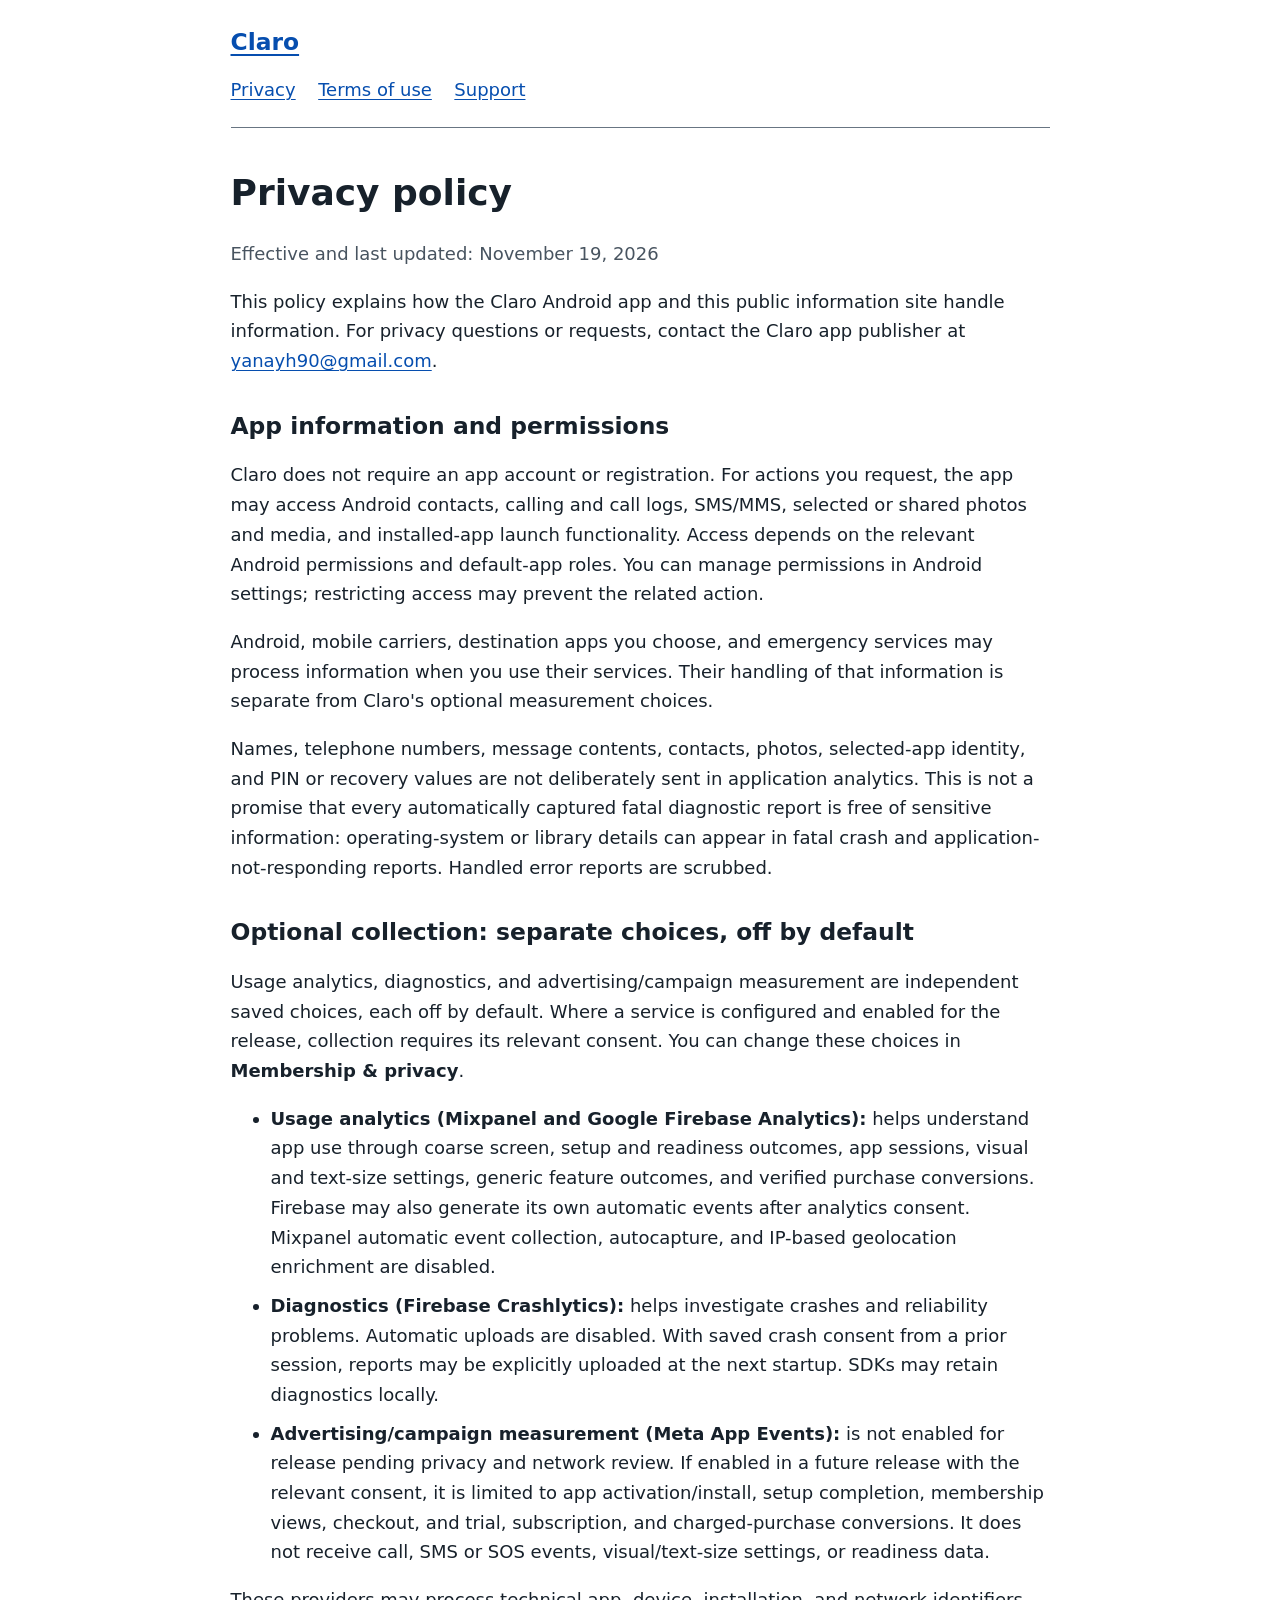
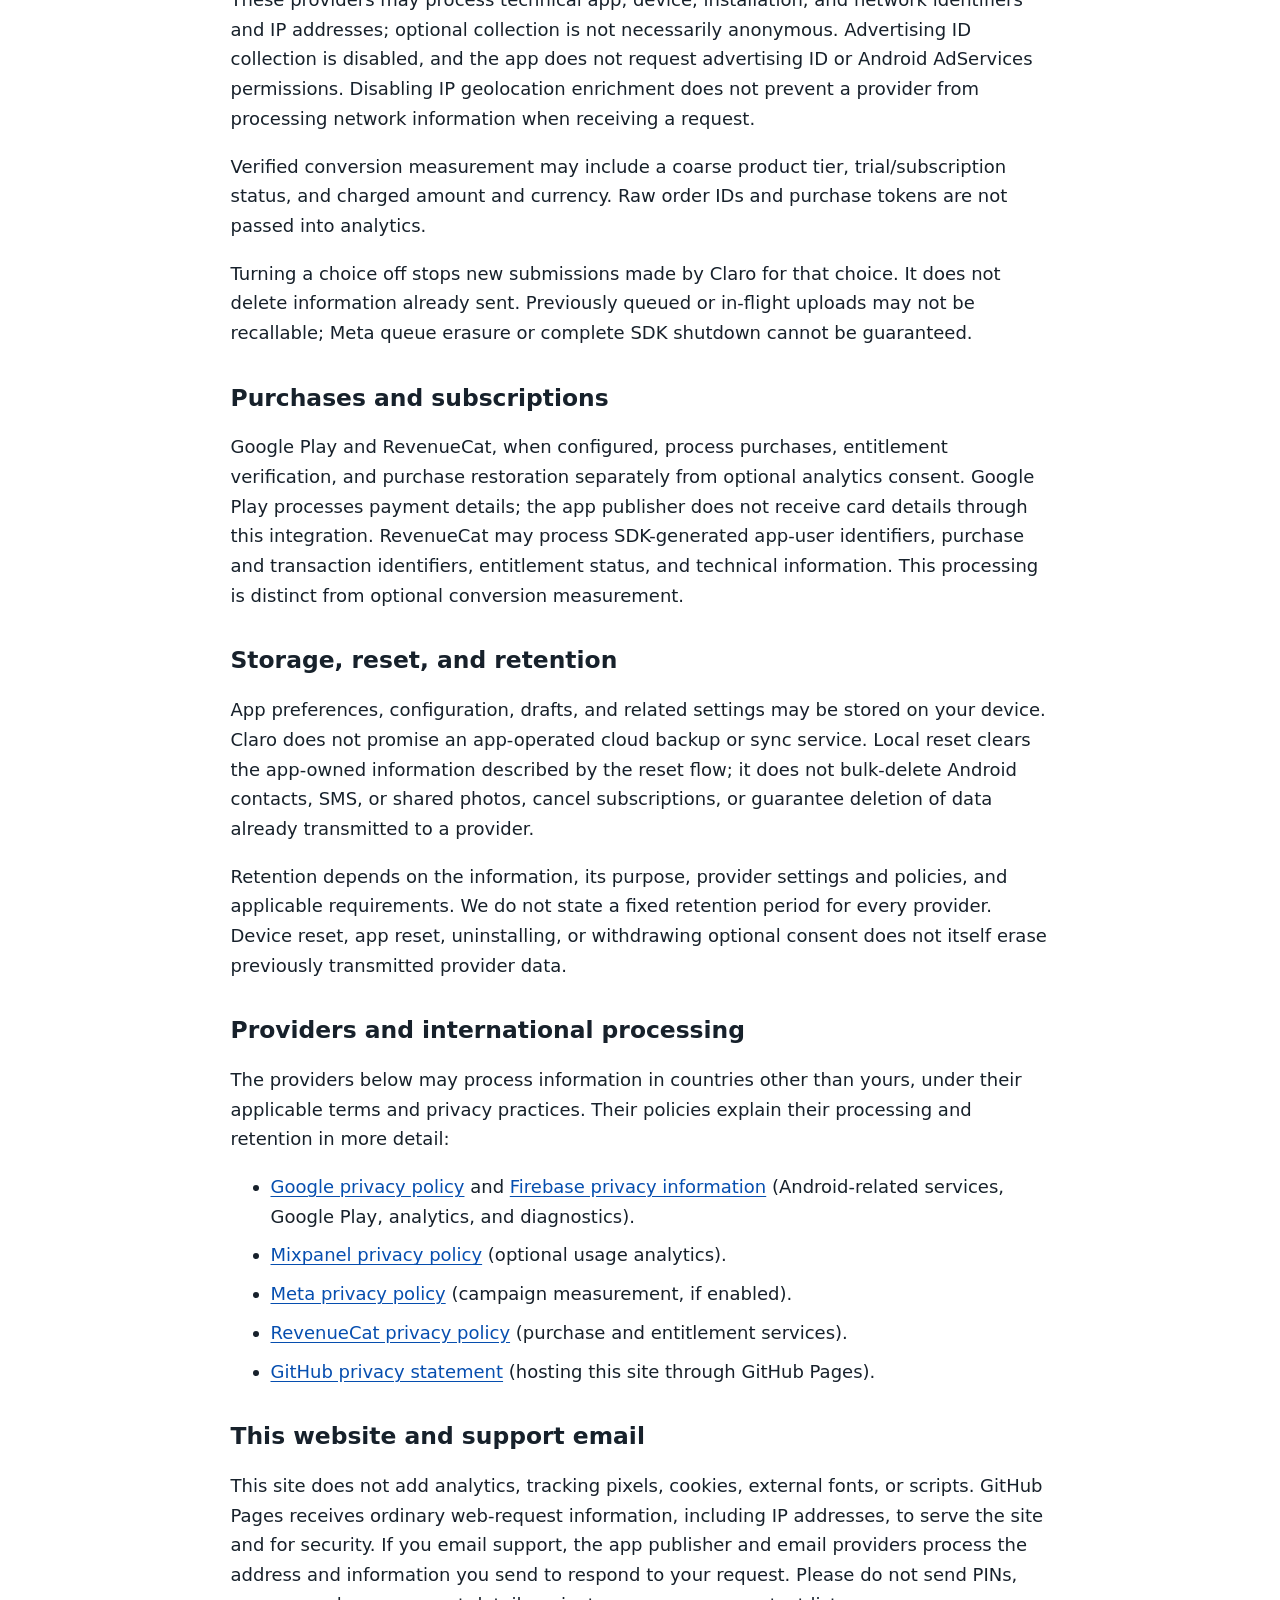
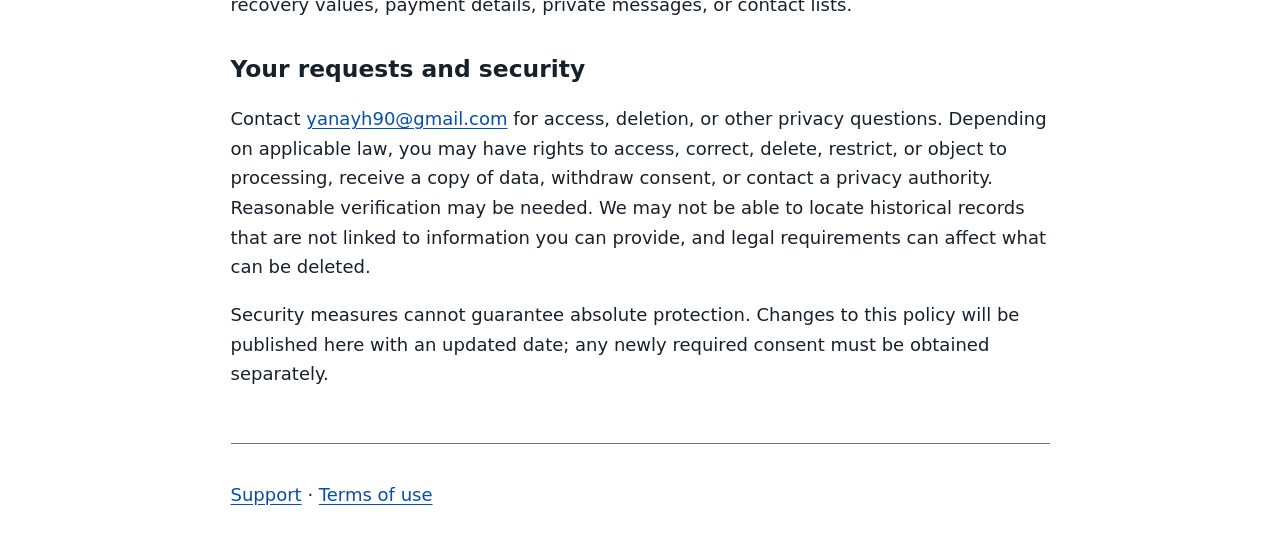
==== privacy/index.html @ 2a6bb058 "Add Claro public legal and support pages Co-authored-by: Copilot App <223556219+Copilot@users.norepl" ====
<!doctype html>
<html lang="en">
<head>
  <meta charset="utf-8">
  <meta name="viewport" content="width=device-width, initial-scale=1">
  <meta name="description" content="Claro privacy policy and information about permissions, optional data collection, billing, and privacy choices.">
  <title>Privacy policy | Claro</title>
  <link rel="stylesheet" href="../styles.css">
</head>
<body>
  <a class="skip-link" href="#main">Skip to content</a>
  <header>
    <a class="site-name" href="../">Claro</a>
    <nav aria-label="Main navigation">
      <a href="../privacy/" aria-current="page">Privacy</a>
      <a href="../terms/">Terms of use</a>
      <a href="../support/">Support</a>
    </nav>
  </header>
  <main id="main">
    <h1>Privacy policy</h1>
    <p class="updated">Effective and last updated: <time datetime="2026-11-19">November 19, 2026</time></p>
    <p>This policy explains how the Claro Android app and this public information site handle information. For privacy questions or requests, contact the Claro app publisher at <a href="mailto:yanayh90@gmail.com">yanayh90@gmail.com</a>.</p>

    <h2>App information and permissions</h2>
    <p>Claro does not require an app account or registration. For actions you request, the app may access Android contacts, calling and call logs, SMS/MMS, selected or shared photos and media, and installed-app launch functionality. Access depends on the relevant Android permissions and default-app roles. You can manage permissions in Android settings; restricting access may prevent the related action.</p>
    <p>Android, mobile carriers, destination apps you choose, and emergency services may process information when you use their services. Their handling of that information is separate from Claro's optional measurement choices.</p>
    <p>Names, telephone numbers, message contents, contacts, photos, selected-app identity, and PIN or recovery values are not deliberately sent in application analytics. This is not a promise that every automatically captured fatal diagnostic report is free of sensitive information: operating-system or library details can appear in fatal crash and application-not-responding reports. Handled error reports are scrubbed.</p>

    <h2>Optional collection: separate choices, off by default</h2>
    <p>Usage analytics, diagnostics, and advertising/campaign measurement are independent saved choices, each off by default. Where a service is configured and enabled for the release, collection requires its relevant consent. You can change these choices in <strong>Membership &amp; privacy</strong>.</p>
    <ul>
      <li><strong>Usage analytics (Mixpanel and Google Firebase Analytics):</strong> helps understand app use through coarse screen, setup and readiness outcomes, app sessions, visual and text-size settings, generic feature outcomes, and verified purchase conversions. Firebase may also generate its own automatic events after analytics consent. Mixpanel automatic event collection, autocapture, and IP-based geolocation enrichment are disabled.</li>
      <li><strong>Diagnostics (Firebase Crashlytics):</strong> helps investigate crashes and reliability problems. Automatic uploads are disabled. With saved crash consent from a prior session, reports may be explicitly uploaded at the next startup. SDKs may retain diagnostics locally.</li>
      <li><strong>Advertising/campaign measurement (Meta App Events):</strong> is not enabled for release pending privacy and network review. If enabled in a future release with the relevant consent, it is limited to app activation/install, setup completion, membership views, checkout, and trial, subscription, and charged-purchase conversions. It does not receive call, SMS or SOS events, visual/text-size settings, or readiness data.</li>
    </ul>
    <p>These providers may process technical app, device, installation, and network identifiers and IP addresses; optional collection is not necessarily anonymous. Advertising ID collection is disabled, and the app does not request advertising ID or Android AdServices permissions. Disabling IP geolocation enrichment does not prevent a provider from processing network information when receiving a request.</p>
    <p>Verified conversion measurement may include a coarse product tier, trial/subscription status, and charged amount and currency. Raw order IDs and purchase tokens are not passed into analytics.</p>
    <p>Turning a choice off stops new submissions made by Claro for that choice. It does not delete information already sent. Previously queued or in-flight uploads may not be recallable; Meta queue erasure or complete SDK shutdown cannot be guaranteed.</p>

    <h2>Purchases and subscriptions</h2>
    <p>Google Play and RevenueCat, when configured, process purchases, entitlement verification, and purchase restoration separately from optional analytics consent. Google Play processes payment details; the app publisher does not receive card details through this integration. RevenueCat may process SDK-generated app-user identifiers, purchase and transaction identifiers, entitlement status, and technical information. This processing is distinct from optional conversion measurement.</p>

    <h2>Storage, reset, and retention</h2>
    <p>App preferences, configuration, drafts, and related settings may be stored on your device. Claro does not promise an app-operated cloud backup or sync service. Local reset clears the app-owned information described by the reset flow; it does not bulk-delete Android contacts, SMS, or shared photos, cancel subscriptions, or guarantee deletion of data already transmitted to a provider.</p>
    <p>Retention depends on the information, its purpose, provider settings and policies, and applicable requirements. We do not state a fixed retention period for every provider. Device reset, app reset, uninstalling, or withdrawing optional consent does not itself erase previously transmitted provider data.</p>

    <h2>Providers and international processing</h2>
    <p>The providers below may process information in countries other than yours, under their applicable terms and privacy practices. Their policies explain their processing and retention in more detail:</p>
    <ul>
      <li><a href="https://policies.google.com/privacy">Google privacy policy</a> and <a href="https://firebase.google.com/support/privacy">Firebase privacy information</a> (Android-related services, Google Play, analytics, and diagnostics).</li>
      <li><a href="https://mixpanel.com/legal/privacy-policy/">Mixpanel privacy policy</a> (optional usage analytics).</li>
      <li><a href="https://www.facebook.com/privacy/policy/">Meta privacy policy</a> (campaign measurement, if enabled).</li>
      <li><a href="https://www.revenuecat.com/privacy/">RevenueCat privacy policy</a> (purchase and entitlement services).</li>
      <li><a href="https://docs.github.com/en/site-policy/privacy-policies/github-general-privacy-statement">GitHub privacy statement</a> (hosting this site through GitHub Pages).</li>
    </ul>

    <h2>This website and support email</h2>
    <p>This site does not add analytics, tracking pixels, cookies, external fonts, or scripts. GitHub Pages receives ordinary web-request information, including IP addresses, to serve the site and for security. If you email support, the app publisher and email providers process the address and information you send to respond to your request. Please do not send PINs, recovery values, payment details, private messages, or contact lists.</p>

    <h2>Your requests and security</h2>
    <p>Contact <a href="mailto:yanayh90@gmail.com">yanayh90@gmail.com</a> for access, deletion, or other privacy questions. Depending on applicable law, you may have rights to access, correct, delete, restrict, or object to processing, receive a copy of data, withdraw consent, or contact a privacy authority. Reasonable verification may be needed. We may not be able to locate historical records that are not linked to information you can provide, and legal requirements can affect what can be deleted.</p>
    <p>Security measures cannot guarantee absolute protection. Changes to this policy will be published here with an updated date; any newly required consent must be obtained separately.</p>
  </main>
  <footer>
    <p><a href="../support/">Support</a> &middot; <a href="../terms/">Terms of use</a></p>
  </footer>
</body>
</html>
---- styles.css ----
:root {
  color-scheme: light dark;
  font-family: system-ui, sans-serif;
  font-size: 112.5%;
  line-height: 1.65;
  color: #17212b;
  background: #fff;
}

* { box-sizing: border-box; }
body { max-width: 48rem; margin: 0 auto; padding: 1.25rem; }
a { color: #064eaf; text-underline-offset: .18em; overflow-wrap: anywhere; }
a:focus-visible { outline: 3px solid currentColor; outline-offset: 4px; }
.skip-link { position: absolute; top: -10rem; }
.skip-link:focus { top: .5rem; background: #fff; padding: .5rem; }
header { border-bottom: 1px solid #687582; padding-bottom: 1rem; }
.site-name { font-size: 1.3rem; font-weight: 700; }
nav { display: flex; flex-wrap: wrap; gap: .5rem 1.25rem; margin-top: .5rem; }
nav a { display: inline-block; padding: .25rem 0; }
main { padding: 1rem 0 2rem; }
h1, h2 { line-height: 1.25; }
h1 { font-size: 2rem; }
h2 { font-size: 1.3rem; margin-top: 2rem; }
li + li { margin-top: .5rem; }
footer { border-top: 1px solid #687582; padding-top: 1rem; }
.updated { color: #485460; }

@media (prefers-color-scheme: dark) {
  :root { color: #edf2f7; background: #121820; }
  a { color: #9dc9ff; }
  .updated { color: #bec9d4; }
  .skip-link:focus { background: #121820; }
}
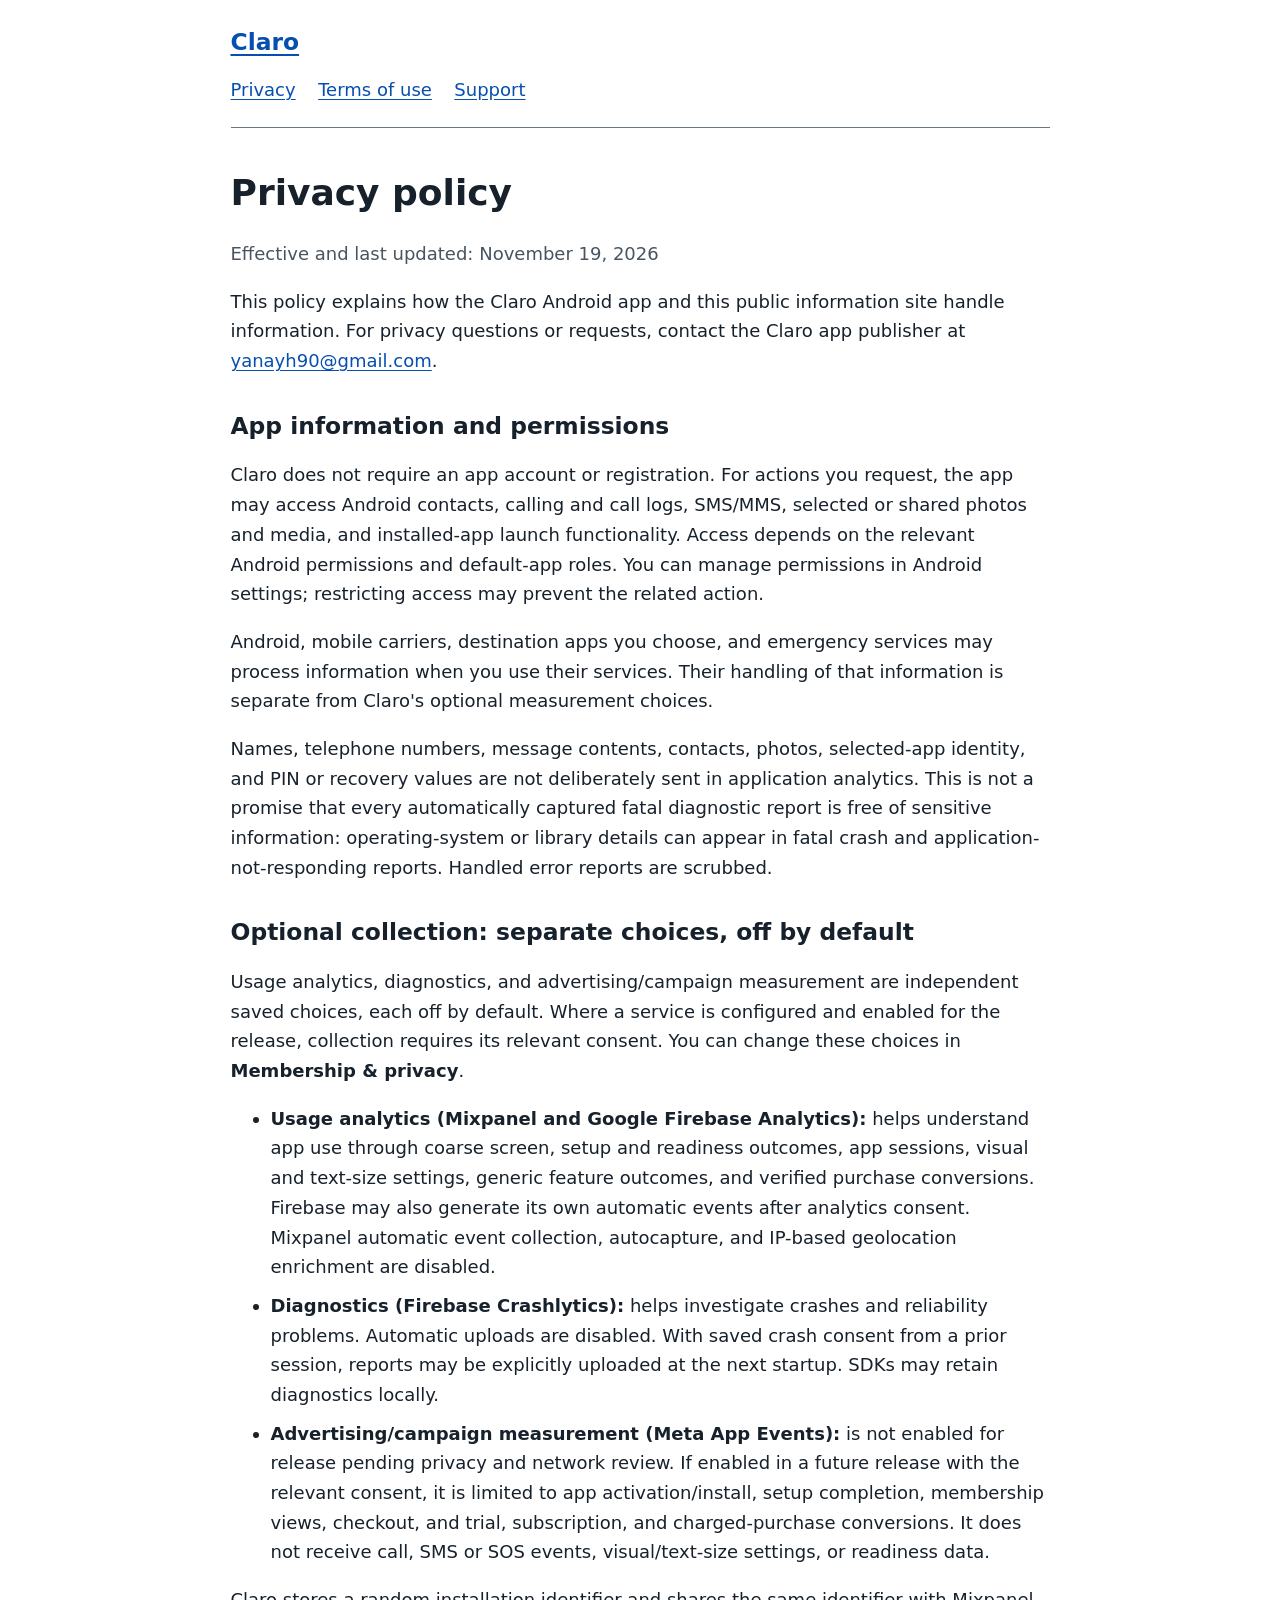
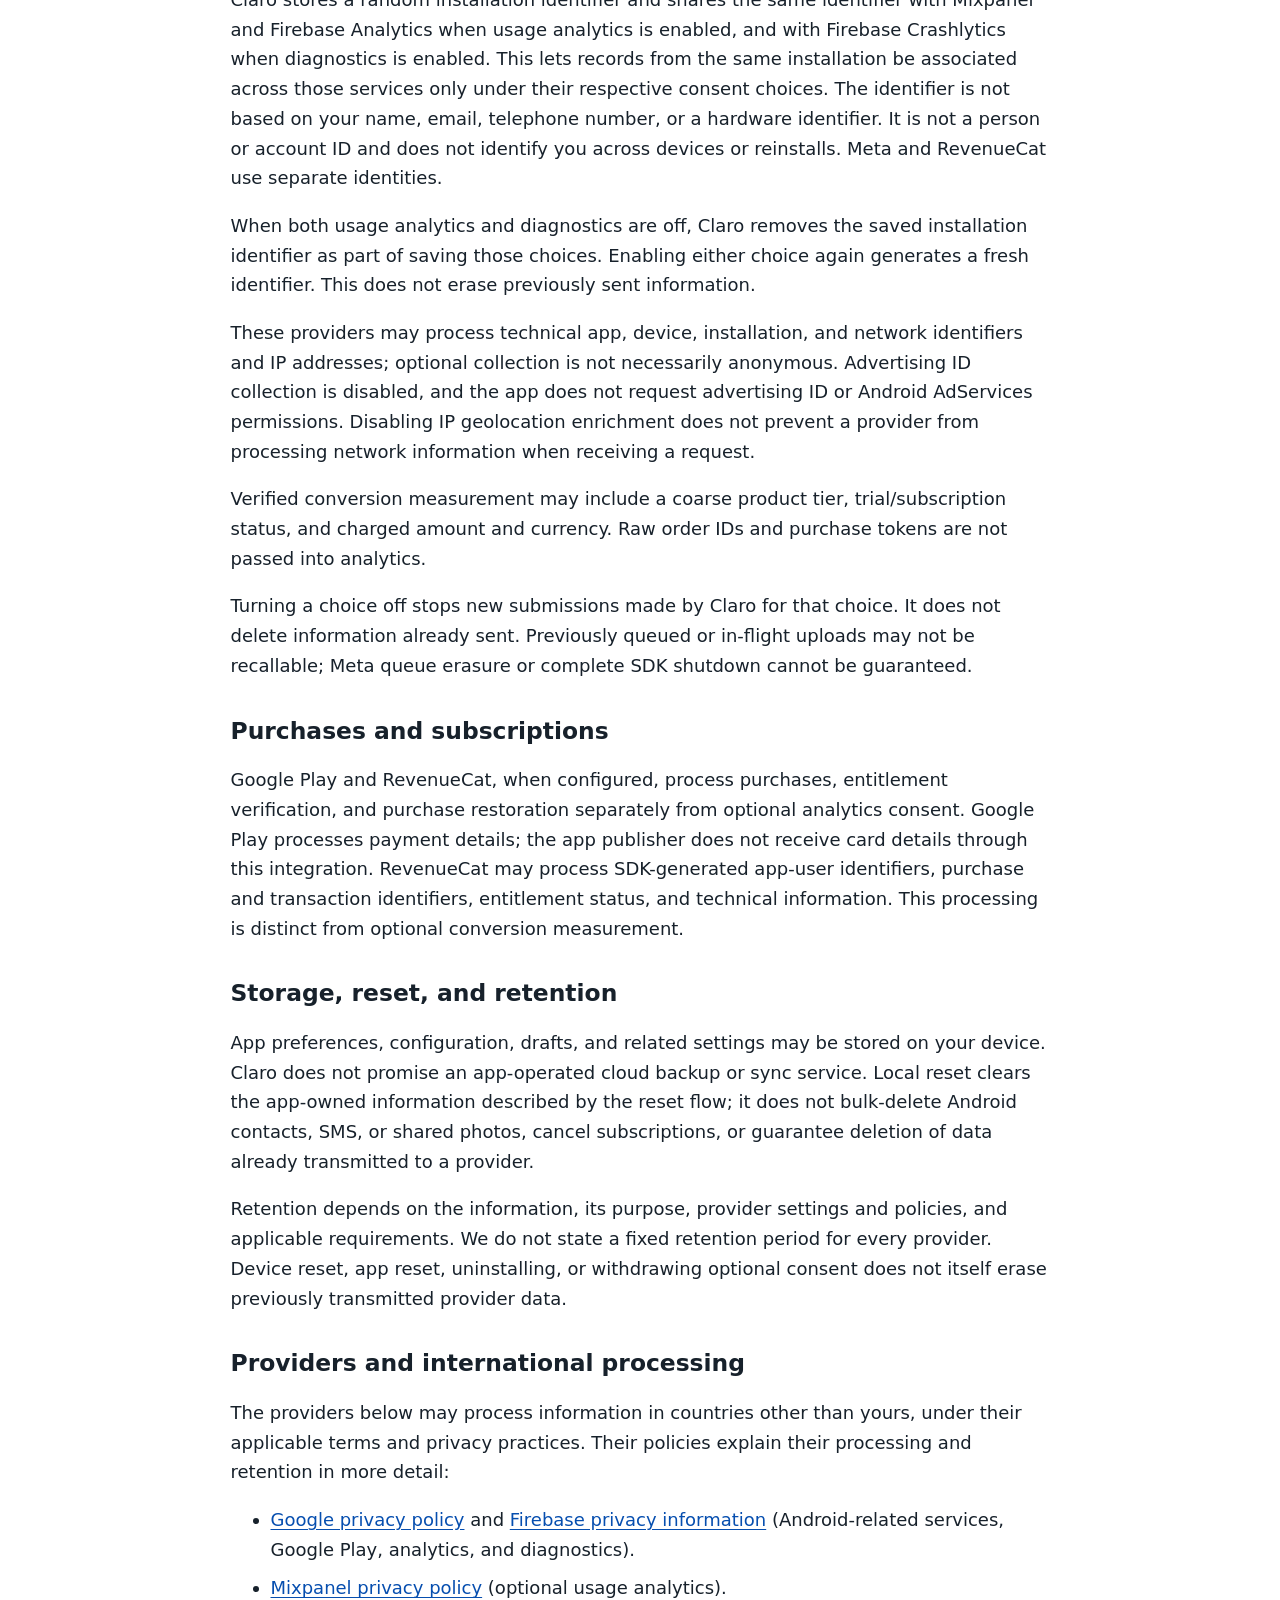
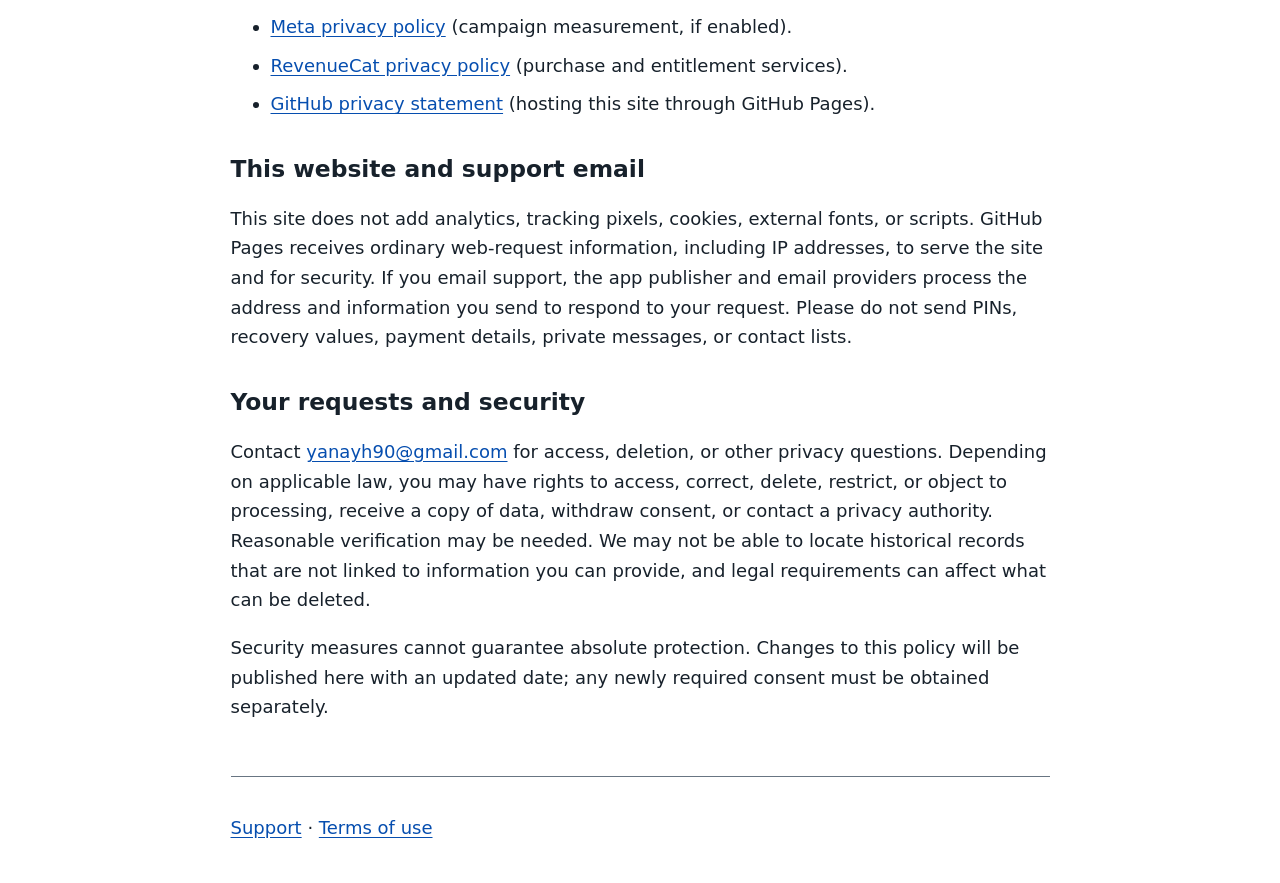
==== commit 3f4cbc49: "Clarify consent-controlled analytics installation identity Co-authored-by: Copilot App <223556219+Co" ====
--- a/privacy/index.html
+++ b/privacy/index.html
@@ -34,6 +34,8 @@
       <li><strong>Diagnostics (Firebase Crashlytics):</strong> helps investigate crashes and reliability problems. Automatic uploads are disabled. With saved crash consent from a prior session, reports may be explicitly uploaded at the next startup. SDKs may retain diagnostics locally.</li>
       <li><strong>Advertising/campaign measurement (Meta App Events):</strong> is not enabled for release pending privacy and network review. If enabled in a future release with the relevant consent, it is limited to app activation/install, setup completion, membership views, checkout, and trial, subscription, and charged-purchase conversions. It does not receive call, SMS or SOS events, visual/text-size settings, or readiness data.</li>
     </ul>
+    <p>Claro stores a random installation identifier and shares the same identifier with Mixpanel and Firebase Analytics when usage analytics is enabled, and with Firebase Crashlytics when diagnostics is enabled. This lets records from the same installation be associated across those services only under their respective consent choices. The identifier is not based on your name, email, telephone number, or a hardware identifier. It is not a person or account ID and does not identify you across devices or reinstalls. Meta and RevenueCat use separate identities.</p>
+    <p>When both usage analytics and diagnostics are off, Claro removes the saved installation identifier as part of saving those choices. Enabling either choice again generates a fresh identifier. This does not erase previously sent information.</p>
     <p>These providers may process technical app, device, installation, and network identifiers and IP addresses; optional collection is not necessarily anonymous. Advertising ID collection is disabled, and the app does not request advertising ID or Android AdServices permissions. Disabling IP geolocation enrichment does not prevent a provider from processing network information when receiving a request.</p>
     <p>Verified conversion measurement may include a coarse product tier, trial/subscription status, and charged amount and currency. Raw order IDs and purchase tokens are not passed into analytics.</p>
     <p>Turning a choice off stops new submissions made by Claro for that choice. It does not delete information already sent. Previously queued or in-flight uploads may not be recallable; Meta queue erasure or complete SDK shutdown cannot be guaranteed.</p>
